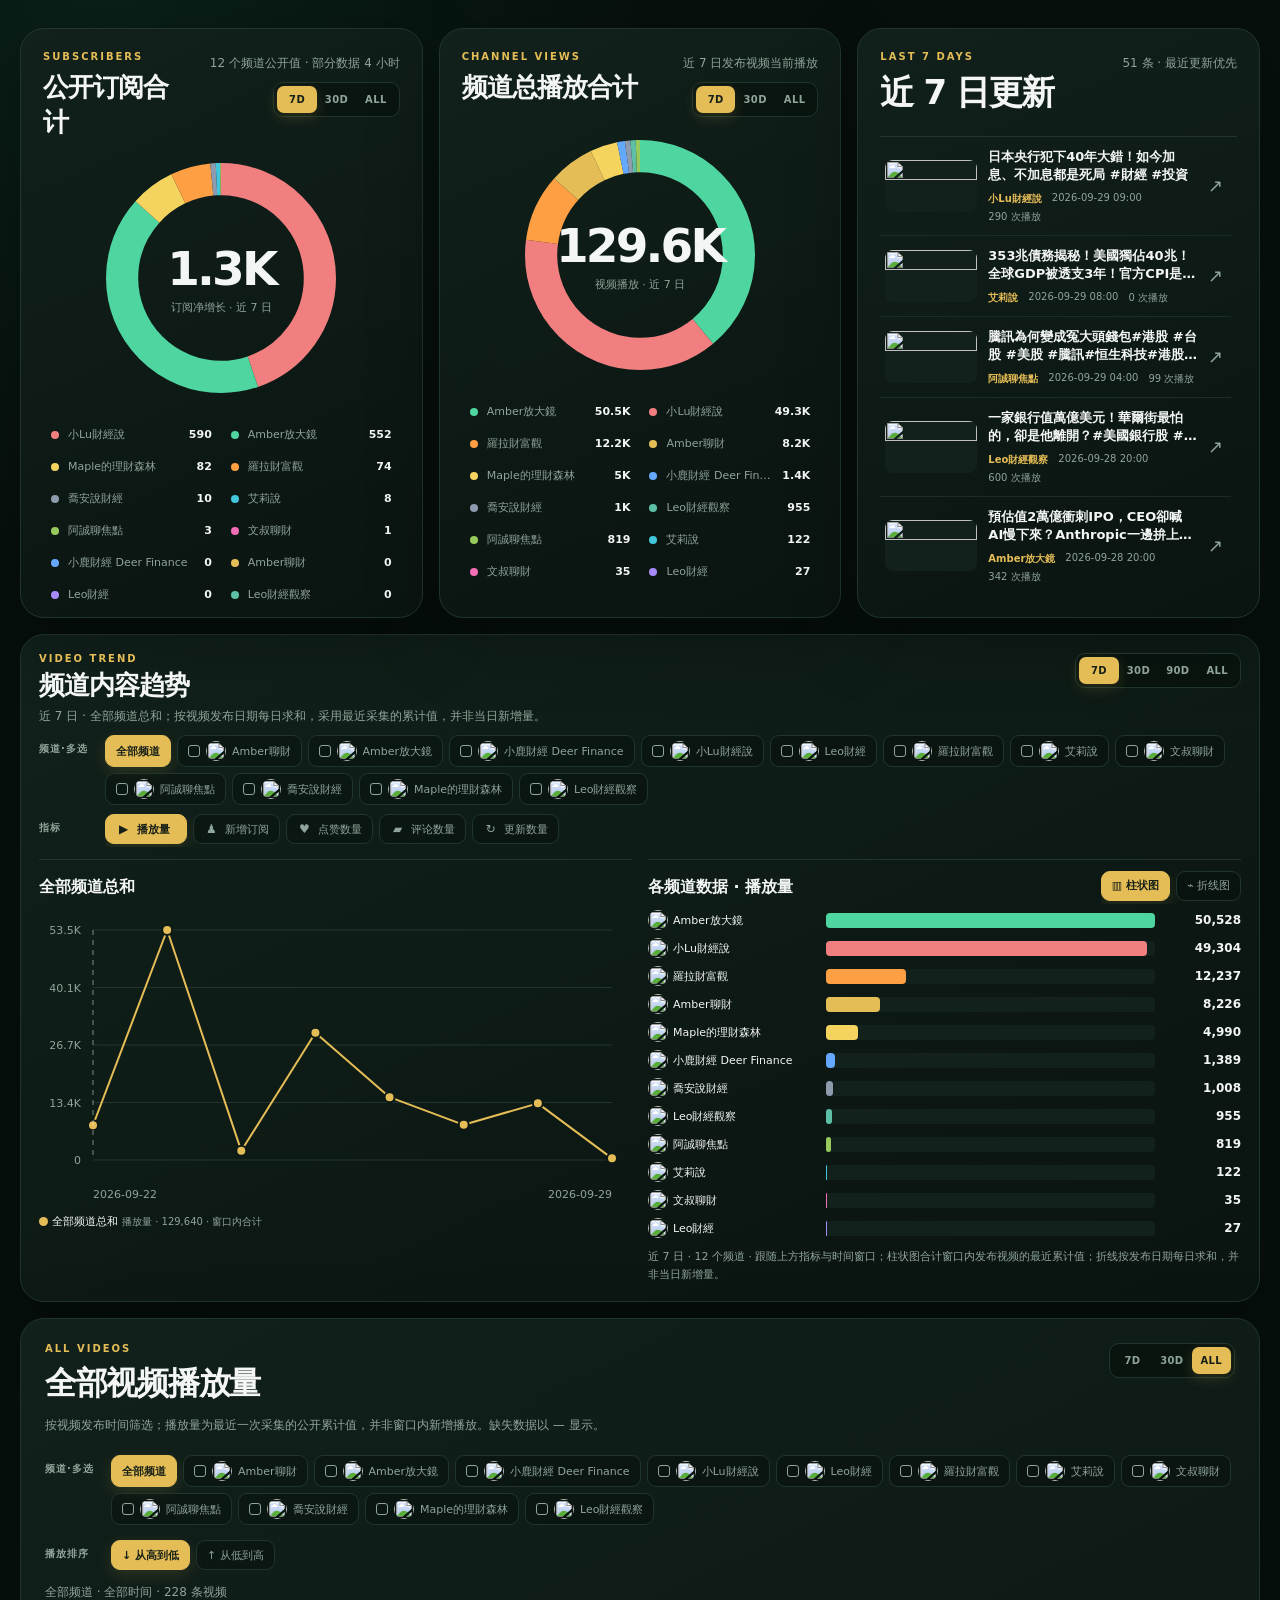
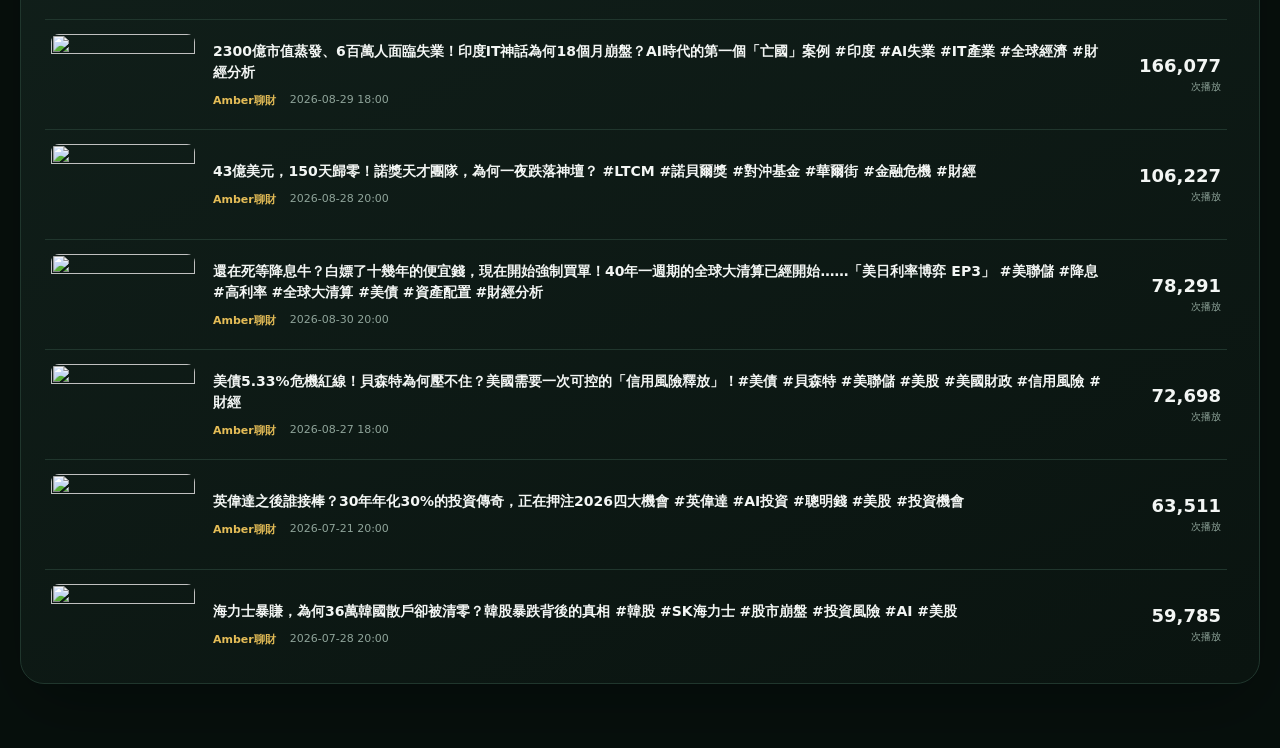
==== site/index.html @ f61c5227 "fix: show net subscriber growth using shared window baselines" ====
<!doctype html>
<html lang="zh-HK">
<head>
  <meta charset="utf-8">
  <meta name="viewport" content="width=device-width,initial-scale=1">
  <meta name="theme-color" content="#07100d">
  <meta name="description" content="财经 YouTube 频道的订阅、播放、更新数量与全部视频数据">
  <title>YouTube 频道数据</title>
  <link rel="stylesheet" href="styles.css?v=27">
</head>
<body>
  <main class="dashboard">
    <h1 class="sr-only">YouTube 频道数据</h1>

    <section class="chart-grid" aria-label="频道汇总">
      <article class="panel chart-panel">
        <header class="panel-heading">
          <div>
            <p class="eyebrow">SUBSCRIBERS</p>
            <h2>公开订阅合计</h2>
          </div>
          <div class="metric-actions">
            <span id="subscriberNote" class="note"></span>
            <div id="subscriberPeriod" class="period-switch" aria-label="公开订阅比较区间">
              <button type="button" data-period="7" aria-pressed="false" aria-disabled="true">7D</button>
              <button type="button" data-period="30" aria-pressed="false" aria-disabled="true">30D</button>
              <button type="button" data-period="all" aria-pressed="true">ALL</button>
            </div>
          </div>
        </header>
        <div id="subscriberChart" class="donut" aria-live="polite"></div>
      </article>

      <article class="panel chart-panel">
        <header class="panel-heading">
          <div>
            <p class="eyebrow">CHANNEL VIEWS</p>
            <h2>频道总播放合计</h2>
          </div>
          <div class="metric-actions">
            <span id="viewsNote" class="note">按发布时间统计</span>
            <div id="viewsPeriod" class="period-switch" aria-label="频道播放比较区间">
              <button type="button" data-period="7" aria-pressed="true">7D</button>
              <button type="button" data-period="30" aria-pressed="false">30D</button>
              <button type="button" data-period="all" aria-pressed="false">ALL</button>
            </div>
          </div>
        </header>
        <div id="viewsChart" class="donut" aria-live="polite"></div>
      </article>

      <article class="panel updates-panel" aria-labelledby="updatesTitle">
        <header class="panel-heading updates-heading">
          <div>
            <p class="eyebrow">LAST 7 DAYS</p>
            <h2 id="updatesTitle">近 7 日更新</h2>
          </div>
          <span id="updateCount" class="note"></span>
        </header>
        <ol id="updatesList" class="updates-list"></ol>
      </article>
    </section>

    <section id="trendPanel" class="panel trend-panel" aria-labelledby="trendTitle">
      <header class="trend-header">
        <div class="trend-title-row">
          <div>
            <p class="eyebrow">VIDEO TREND</p>
            <h2 id="trendTitle">频道内容趋势</h2>
            <p id="trendDescription">近 7 日全部频道趋势；新增订阅使用公开快照差值，视频指标使用最近一次采集值。</p>
          </div>
          <div id="trendPeriod" class="period-switch trend-period-switch" aria-label="频道内容趋势时间窗口">
            <button type="button" data-value="7" aria-pressed="true">7D</button>
            <button type="button" data-value="30" aria-pressed="false">30D</button>
            <button type="button" data-value="90" aria-pressed="false">90D</button>
            <button type="button" data-value="all" aria-pressed="false">ALL</button>
          </div>
        </div>
        <div class="trend-controls">
          <div class="selector-row"><span>频道·多选</span><div id="primaryChannel" class="choice-buttons" role="group" aria-label="选择趋势频道，可多选；全部频道显示总和"></div></div>
          <div class="selector-row"><span>指标</span><div id="trendMetric" class="choice-buttons compact-choices" aria-label="选择趋势指标"><button type="button" data-value="viewCount" aria-pressed="true"><i aria-hidden="true">▶</i>播放量</button><button type="button" data-value="subscriberDelta" aria-pressed="false"><i aria-hidden="true">♟</i>新增订阅</button><button type="button" data-value="likeCount" aria-pressed="false"><i aria-hidden="true">♥</i>点赞数量</button><button type="button" data-value="commentCount" aria-pressed="false"><i aria-hidden="true">▰</i>评论数量</button><button type="button" data-value="uploadCount" aria-pressed="false"><i aria-hidden="true">↻</i>更新数量</button></div></div>
          <div id="uploadTypeRow" class="selector-row" hidden><span>更新类型</span><div id="uploadType" class="choice-buttons compact-choices" role="group" aria-label="按 YouTube 分类筛选更新数量"><button type="button" data-value="all" aria-pressed="true">全部更新</button><button type="button" data-value="long" aria-pressed="false">长视频（普通视频）</button><button type="button" data-value="short" aria-pressed="false">短视频（Shorts）</button><button type="button" data-value="live" aria-pressed="false">直播/回放</button><button type="button" data-value="unknown" aria-pressed="false">待确认类型</button></div></div>
          <p id="uploadTypeNote" class="inventory-note" hidden></p>
        </div>
      </header>
      <div id="trendCharts" class="trend-charts">
        <section class="trend-figure" aria-labelledby="aggregateTitle">
          <header class="figure-heading"><h3 id="aggregateTitle">全部频道总和</h3></header>
          <div id="trendChart" class="trend-chart" aria-live="polite"></div>
          <div id="trendLegend" class="trend-legend"></div>
        </section>
        <section class="trend-figure breakdown-figure" aria-labelledby="breakdownTitle">
          <header class="figure-heading">
            <h3 id="breakdownTitle">各频道数据</h3>
            <div id="breakdownMode" class="choice-buttons breakdown-mode" role="group" aria-label="分频道图表类型">
              <button type="button" data-value="bar" aria-pressed="true">▥ 柱状图</button>
              <button type="button" data-value="line" aria-pressed="false">⌁ 折线图</button>
            </div>
          </header>
          <div id="breakdownChart" aria-live="polite"></div>
          <div id="breakdownLegend" class="trend-legend"></div>
          <p id="breakdownNote" class="inventory-note"></p>
        </section>
      </div>
    </section>
    <section class="panel inventory-panel" aria-labelledby="allVideosTitle">
      <header class="trend-title-row">
        <div><p class="eyebrow">ALL VIDEOS</p><h2 id="allVideosTitle">全部视频播放量</h2><p class="inventory-note">按视频发布时间筛选；播放量为最近一次采集的公开累计值，并非窗口内新增播放。缺失数据以 — 显示。</p></div>
        <div id="videoPeriod" class="period-switch" role="group" aria-label="视频发布时间窗口">
          <button type="button" data-value="7" aria-pressed="false">7D</button>
          <button type="button" data-value="30" aria-pressed="false">30D</button>
          <button type="button" data-value="all" aria-pressed="true">ALL</button>
        </div>
      </header>
      <div class="video-filters">
        <div class="selector-row"><span>频道·多选</span><div id="videoChannel" class="choice-buttons" role="group" aria-label="筛选视频频道，可多选；点击全部频道恢复全部"></div></div>
        <div class="selector-row"><span>播放排序</span><div id="videoSort" class="choice-buttons" role="group" aria-label="播放量排序"><button type="button" data-value="desc" aria-pressed="true">↓ 从高到低</button><button type="button" data-value="asc" aria-pressed="false">↑ 从低到高</button></div></div>
      </div>
      <p id="allVideosCount" class="inventory-note" aria-live="polite"></p>
      <ol id="allVideosList" class="all-videos-list" tabindex="0" aria-label="全部视频滚动列表"></ol>
    </section>
    <div id="loadError" class="load-error" hidden></div>
  </main>
  <script src="app.js?v=27" defer></script>
</body>
</html>
---- site/styles.css ----
:root {
  color-scheme: dark;
  --bg: #07100d;
  --surface: #0d1915;
  --surface-2: #12211c;
  --text: #f3f6f4;
  --muted: #8fa49a;
  --line: #20362d;
  --accent: #e5bd57;
  --shadow: 0 22px 70px rgba(0, 0, 0, .3);
  font-family: Inter, "PingFang HK", "Noto Sans TC", "Microsoft JhengHei", system-ui, sans-serif;
}

* { box-sizing: border-box; }
body { min-width: 320px; margin: 0; background: radial-gradient(circle at 8% 0%, rgba(22, 107, 75, .17), transparent 34rem), var(--bg); color: var(--text); }
button, a { font: inherit; }
.sr-only { position: absolute; width: 1px; height: 1px; padding: 0; margin: -1px; overflow: hidden; clip: rect(0, 0, 0, 0); white-space: nowrap; border: 0; }
.dashboard { width: min(1480px, calc(100% - 40px)); margin: 0 auto; padding: 28px 0 64px; }
.chart-grid { display: grid; grid-template-columns: repeat(3, minmax(0, 1fr)); gap: 16px; }
.panel { border: 1px solid var(--line); border-radius: 24px; background: linear-gradient(155deg, rgba(18, 33, 28, .96), rgba(10, 20, 16, .98)); box-shadow: var(--shadow); }
.chart-panel { min-width: 0; height: 590px; padding: 22px; overflow: hidden; }
.panel-heading { display: flex; align-items: flex-start; justify-content: space-between; gap: 20px; }
.panel-heading h2 { margin: 0; font-size: clamp(24px, 3vw, 34px); letter-spacing: -.04em; }
.chart-panel .panel-heading h2 { font-size: clamp(24px, 2vw, 28px); }
.eyebrow { margin: 0 0 8px; color: var(--accent); font-size: 10px; font-weight: 850; letter-spacing: .2em; }
.note { padding-top: 4px; color: var(--muted); font-size: 12px; text-align: right; }
.metric-actions { display: grid; justify-items: end; gap: 10px; flex: 0 0 auto; }
.period-switch { display: grid; grid-template-columns: repeat(3, 1fr); padding: 3px; border: 1px solid var(--line); border-radius: 10px; background: rgba(4, 11, 8, .46); }
.period-switch button { position: relative; min-width: 38px; height: 27px; padding: 0 8px; border: 0; border-radius: 7px; background: transparent; color: var(--muted); cursor: pointer; font-size: 10px; font-weight: 800; letter-spacing: .04em; }
.period-switch button:hover, .period-switch button:focus { color: var(--text); outline: none; }
.period-switch button[aria-pressed="true"] { background: var(--accent); color: #172017; box-shadow: 0 4px 14px rgba(229, 189, 87, .18); }
.period-switch button[aria-disabled="true"] { background: transparent; color: #536159; cursor: not-allowed; opacity: .58; box-shadow: none; }
.period-switch button[data-countdown]::after { position: absolute; z-index: 12; top: calc(100% + 10px); left: 50%; width: 244px; padding: 10px 12px; border: 1px solid rgba(229, 189, 87, .35); border-radius: 10px; background: rgba(4, 11, 8, .97); box-shadow: 0 12px 32px rgba(0, 0, 0, .42); color: var(--text); content: attr(data-countdown); font-size: 11px; font-weight: 600; letter-spacing: 0; line-height: 1.55; opacity: 0; pointer-events: none; text-align: left; transform: translate(-50%, -4px); transition: opacity .15s ease, transform .15s ease; white-space: normal; }
.period-switch button[data-countdown]:hover::after, .period-switch button[data-countdown]:focus-visible::after { opacity: 1; transform: translate(-50%, 0); }
.donut { display: grid; grid-template-rows: 276px auto; gap: 4px; height: auto; }
.donut-wrap { position: relative; min-width: 0; }
.donut svg { display: block; width: min(100%, 276px); margin: auto; overflow: visible; }
.donut-track { stroke: var(--surface-2); }
.donut-segment { cursor: pointer; transition: opacity .16s ease, stroke-width .16s ease; }
.donut-segment:hover, .donut-segment:focus { opacity: 1; stroke-width: 34; outline: none; }
.donut:has(.donut-segment:hover) .donut-segment:not(:hover), .donut.has-active .donut-segment:not(.is-active) { opacity: .25; }
.donut.has-active .donut-segment.is-active { opacity: 1; stroke-width: 34; }
.donut-total { position: absolute; inset: 0; display: grid; place-content: center; pointer-events: none; text-align: center; }
.donut-total strong { font-size: clamp(31px, 4vw, 47px); letter-spacing: -.06em; }
.donut-total span { margin-top: 4px; color: var(--muted); font-size: 11px; }
.tooltip { position: absolute; z-index: 5; display: grid; gap: 5px; width: 198px; padding: 13px 14px; border: 1px solid rgba(229, 189, 87, .35); border-radius: 13px; background: rgba(4, 11, 8, .96); box-shadow: 0 16px 46px rgba(0, 0, 0, .45); pointer-events: none; }
.tooltip[hidden] { display: none; }
.tooltip strong { overflow: hidden; text-overflow: ellipsis; white-space: nowrap; }
.tooltip span { color: var(--muted); font-size: 12px; font-variant-numeric: tabular-nums; }
.legend { display: grid; grid-template-columns: repeat(2, minmax(0, 1fr)); align-content: start; gap: 3px; max-height: none; overflow: visible; padding-right: 0; }
.legend-item { display: grid; grid-template-columns: 9px minmax(0, 1fr) auto; align-items: center; gap: 8px; width: 100%; padding: 7px 8px; border: 0; border-radius: 9px; background: transparent; color: var(--text); cursor: pointer; text-align: left; }
.legend-item:hover, .legend-item:focus { background: rgba(255, 255, 255, .045); outline: 1px solid var(--line); }
.legend-item i { width: 8px; height: 8px; border-radius: 50%; }
.legend-item span { overflow: hidden; color: var(--muted); font-size: 11px; text-overflow: ellipsis; white-space: nowrap; }
.legend-item b { font-size: 11px; font-variant-numeric: tabular-nums; }
.updates-panel { display: grid; grid-template-rows: auto minmax(0, 1fr); height: 590px; padding: 22px; overflow: hidden; }
.updates-heading { padding-bottom: 20px; border-bottom: 1px solid var(--line); }
.updates-list { display: grid; align-content: start; gap: 0; margin: 0; padding: 0 6px 0 0; overflow-y: auto; overscroll-behavior: contain; list-style: none; scrollbar-color: var(--line) transparent; }
.updates-list li { border-bottom: 1px solid rgba(32, 54, 45, .72); }
.updates-list li:last-child { border-bottom: 0; }
.update-link { display: grid; grid-template-columns: 92px minmax(0, 1fr) 18px; align-items: center; gap: 11px; padding: 11px 5px; color: var(--text); text-decoration: none; transition: background .16s ease, transform .16s ease; }
.update-link:hover, .update-link:focus { background: rgba(229, 189, 87, .045); outline: none; transform: translateX(3px); }
.update-link img { width: 92px; aspect-ratio: 16 / 9; border-radius: 8px; background: var(--surface-2); object-fit: cover; }
.update-body { display: grid; min-width: 0; gap: 7px; }
.update-body > strong { display: -webkit-box; overflow: hidden; font-size: 13px; line-height: 1.42; -webkit-box-orient: vertical; -webkit-line-clamp: 2; }
.update-meta { display: flex; flex-wrap: wrap; gap: 4px 10px; color: var(--muted); font-size: 10px; font-variant-numeric: tabular-nums; }
.update-meta b { color: var(--accent); }
.open-mark { color: var(--muted); font-size: 18px; }
.empty { padding: 48px 12px; color: var(--muted); text-align: center; }
.load-error { margin-top: 18px; padding: 18px; border: 1px solid #713838; border-radius: 14px; background: #2a1414; color: #ffb3b3; }
.trend-panel { margin-top: 16px; padding: 18px; }
.trend-header { display: grid; gap: 10px; }
.trend-title-row { display: flex; align-items: flex-start; justify-content: space-between; gap: 20px; }
.trend-period-switch { flex: 0 0 auto; grid-template-columns: repeat(4, 1fr); }
.trend-header h2 { margin: 0; font-size: clamp(23px, 2vw, 28px); letter-spacing: -.04em; }
.trend-header p:not(.eyebrow) { margin: 5px 0 0; color: var(--muted); font-size: 12px; }
.trend-controls { display: grid; min-width: 0; gap: 6px; }
.trend-panel .eyebrow { margin-bottom: 4px; }
.trend-charts { display: grid; grid-template-columns: minmax(0, 1fr); gap: 16px; margin-top: 12px; }
.is-all-channels .trend-charts { grid-template-columns: repeat(2, minmax(0, 1fr)); }
.trend-figure { min-width: 0; padding-top: 10px; border-top: 1px solid var(--line); }
.figure-heading { display: flex; align-items: center; justify-content: space-between; flex-wrap: wrap; gap: 6px 12px; min-height: 34px; margin-bottom: 4px; }
.figure-heading h3 { margin: 0; font-size: 16px; }
.trend-figure .trend-legend { min-height: 0; padding: 6px 0 0; gap: 6px 14px; }
.trend-figure .trend-legend span { flex-wrap: wrap; gap: 4px; font-size: 11px; }
.breakdown-figure .trend-legend { display: grid; grid-template-columns: repeat(2, minmax(0, 1fr)); gap: 4px 12px; }
.breakdown-figure .trend-legend span { min-width: 0; }
.breakdown-figure .trend-legend b { display: none; }
.breakdown-figure .trend-legend i { flex-shrink: 0; }
.trend-figure .inventory-note { margin: 8px 0 0; font-size: 11px; }
.trend-figure .upload-bars { gap: 4px; margin-top: 4px; }
.trend-figure .upload-bar-row.channel-metric-bar { grid-template-columns: minmax(110px, 170px) minmax(0, 1fr) 78px; gap: 8px; min-height: 24px; }
.trend-figure .upload-bar-channel { gap: 5px; font-size: 11px; }
.trend-figure .upload-bar-channel img { width: 20px; height: 20px; }
.trend-figure .upload-bar-track { height: 15px; }
.trend-figure .channel-metric-bar > b { font-size: 12px; }
.trend-figure .trend-empty { min-height: 300px; }
.selector-row { display: grid; grid-template-columns: 54px minmax(0, 1fr); align-items: start; min-width: 0; gap: 12px; }
#uploadTypeRow[hidden], #uploadTypeNote[hidden] { display: none; }
#uploadType { flex-wrap: wrap; overflow: visible; }
.selector-row > span { padding-top: 7px; color: var(--muted); font-size: 10px; font-weight: 800; letter-spacing: .1em; }
.choice-buttons { display: flex; width: 100%; min-width: 0; flex-wrap: nowrap; gap: 6px; overflow-x: auto; padding-bottom: 3px; scrollbar-color: var(--line) transparent; }
.choice-buttons button { display: inline-flex; align-items: center; gap: 6px; min-height: 30px; padding: 5px 10px; border: 1px solid var(--line); border-radius: 9px; background: rgba(4, 11, 8, .38); color: var(--muted); cursor: pointer; font-size: 11px; white-space: nowrap; }
.choice-buttons button:hover, .choice-buttons button:focus { border-color: rgba(229, 189, 87, .5); color: var(--text); outline: none; }
.choice-buttons button[aria-pressed="true"] { border-color: var(--accent); background: var(--accent); color: #172017; font-weight: 800; box-shadow: 0 5px 16px rgba(229, 189, 87, .14); }
.choice-buttons button:disabled { opacity: .35; cursor: not-allowed; box-shadow: none; }
.breakdown-mode { width: auto; flex: 0 0 auto; }
#breakdownLegend:empty { display: none; }
.upload-bar-row.channel-metric-bar { grid-template-columns: minmax(150px, 240px) minmax(0, 1fr) 115px; }
.aggregate-thumb { display: grid; place-items: center; width: 88px; height: 50px; color: var(--accent); font-size: 30px; }
.choice-buttons button img { width: 20px; height: 20px; border-radius: 50%; object-fit: cover; }
.compact-choices button i { display: grid; place-items: center; width: 15px; color: currentColor; font-size: 12px; font-style: normal; }
.compact-choices button { min-width: 82px; }
.trend-legend { display: flex; flex-wrap: wrap; gap: 10px 24px; min-height: 34px; padding: 18px 0 8px; }
.trend-legend span { display: flex; align-items: center; gap: 8px; font-size: 12px; }
.trend-legend i { width: 9px; height: 9px; border-radius: 50%; }
.trend-legend b { color: var(--muted); font-size: 10px; font-weight: 500; }
.trend-chart { min-height: 300px; }
.trend-canvas { position: relative; width: 100%; overflow: hidden; }
.trend-canvas svg { display: block; width: 100%; min-width: 0; height: auto; }
.trend-grid line { stroke: var(--line); stroke-width: 1; }
.trend-grid text, .axis-date { fill: var(--muted); font-size: 11px; }
.trend-grid .axis-primary { fill: #e5bd57; }
.trend-grid .axis-secondary { fill: #65a8ff; }
.trend-point { stroke: var(--surface); stroke-width: 2; transition: r .15s ease, opacity .15s ease; }
.trend-point.is-nearest { r: 9; stroke: var(--text); stroke-width: 3; }
.trend-hitbox { fill: transparent; cursor: crosshair; }
.trend-crosshair { stroke: rgba(243, 246, 244, .5); stroke-width: 1; stroke-dasharray: 5 5; pointer-events: none; }
.trend-tooltip { position: absolute; z-index: 5; display: grid; gap: 9px; width: 280px; padding: 13px 14px; border: 1px solid rgba(229, 189, 87, .35); border-radius: 13px; background: rgba(4, 11, 8, .96); box-shadow: 0 16px 46px rgba(0, 0, 0, .45); pointer-events: none; }
.trend-tooltip[hidden] { display: none; }
.trend-tooltip { overflow-y: auto; }
.trend-tooltip.is-multi-series, .trend-tooltip.is-upload-detail { pointer-events: none; overscroll-behavior: contain; }
.trend-tooltip.is-multi-series { width: min(500px, calc(100% - 24px)); max-height: calc(100% - 24px); overflow-y: auto; }
.trend-tooltip > strong { color: var(--muted); font-size: 10px; letter-spacing: .1em; }
.trend-tooltip.is-upload-detail { width: min(500px, calc(100% - 24px)); max-height: calc(100% - 24px); overflow-y: auto; }
.nearest-series { display: grid; grid-template-columns: 88px minmax(0, 1fr); align-items: center; gap: 10px; padding-top: 8px; border-top: 1px solid var(--line); }
.nearest-series > img { width: 88px; aspect-ratio: 16 / 9; border-radius: 7px; object-fit: cover; }
.nearest-series > div { display: grid; grid-template-columns: minmax(0, 1fr) auto; gap: 4px 10px; min-width: 0; }
.nearest-series span { display: flex; align-items: center; min-width: 0; gap: 7px; overflow: hidden; font-size: 11px; font-weight: 750; text-overflow: ellipsis; white-space: nowrap; }
.nearest-series span i { flex: 0 0 auto; width: 8px; height: 8px; border-radius: 50%; }
.nearest-series b { color: var(--accent); font-size: 13px; text-align: right; }
.nearest-series small { color: var(--muted); font-size: 10px; }
.nearest-series em { grid-column: 1 / -1; overflow: hidden; color: var(--muted); font-size: 10px; font-style: normal; text-overflow: ellipsis; white-space: nowrap; }
.upload-day-series { display: grid; gap: 8px; padding-top: 8px; border-top: 1px solid var(--line); }
.upload-day-header { display: grid; grid-template-columns: minmax(0, 1fr) auto; gap: 3px 10px; }
.upload-day-header > span { display: flex; align-items: center; min-width: 0; gap: 7px; overflow: hidden; font-size: 11px; font-weight: 750; text-overflow: ellipsis; white-space: nowrap; }
.upload-day-header > span i { flex: 0 0 auto; width: 8px; height: 8px; border-radius: 50%; }
.upload-day-header b { color: var(--accent); font-size: 13px; }
.upload-day-header small { grid-column: 1 / -1; color: var(--muted); font-size: 10px; }
.upload-video-list { display: grid; grid-template-columns: repeat(2, minmax(0, 1fr)); gap: 7px; }
.upload-video-item { display: grid; grid-template-columns: 72px minmax(0, 1fr); align-items: center; gap: 8px; min-width: 0; padding: 6px; border: 1px solid rgba(255, 255, 255, .07); border-radius: 8px; background: rgba(255, 255, 255, .025); color: var(--text); text-decoration: none; }
.upload-video-item > img { width: 72px; aspect-ratio: 16 / 9; border-radius: 6px; object-fit: cover; }
.upload-video-copy { display: grid; min-width: 0; gap: 5px; }
.upload-video-copy > strong { display: -webkit-box; overflow: hidden; font-size: 10px; font-weight: 700; line-height: 1.35; -webkit-box-orient: vertical; -webkit-line-clamp: 2; }
.upload-video-stats { display: flex; flex-wrap: wrap; gap: 3px 8px; color: var(--muted); font-size: 9px; }
.upload-zero { padding: 7px 9px; border-radius: 7px; background: rgba(255, 255, 255, .025); color: var(--muted); font-size: 10px; }
.trend-empty { display: grid; place-items: center; min-height: 360px; color: var(--muted); }
.inventory-panel { margin-top: 16px; padding: 24px; }
.inventory-panel h2 { margin: 0; font-size: clamp(25px, 3vw, 32px); letter-spacing: -.04em; }
.inventory-note { margin: 10px 0 0; color: var(--muted); font-size: 12px; line-height: 1.6; }
.upload-bars { display: grid; gap: 9px; margin-top: 22px; }
.upload-bar-row { display: grid; grid-template-columns: minmax(150px, 240px) minmax(0, 1fr) 64px; gap: 16px; align-items: center; min-height: 36px; }
.upload-bar-channel { display: flex; align-items: center; gap: 10px; color: var(--text); text-decoration: none; font-size: 13px; }
.upload-bar-channel img { width: 26px; height: 26px; border-radius: 50%; }
.upload-bar-channel span { overflow-wrap: anywhere; }
.upload-bar-track { height: 22px; border-radius: 4px; background: var(--surface-2); }
.upload-bar-track.signed-bar { position: relative; }
.signed-bar::before { content: ""; position: absolute; left: var(--zero-position); top: -3px; bottom: -3px; border-left: 1px solid var(--muted); z-index: 1; }
.upload-bar-track > span { display: block; height: 100%; border-radius: inherit; background: var(--accent); }
.upload-bar-row > b { text-align: right; font-size: 14px; font-variant-numeric: tabular-nums; }
.upload-bar-row small { font-weight: 400; color: var(--muted); font-size: 11px; }
.video-filters { display: grid; gap: 12px; margin-top: 20px; min-width: 0; }
.video-filters .choice-buttons { flex-wrap: wrap; overflow: visible; }
#videoChannel button:not([data-value=""])::before { content: ""; width: 10px; height: 10px; flex-shrink: 0; border: 1px solid currentColor; border-radius: 3px; }
#videoChannel button:not([data-value=""])[aria-pressed="true"]::before { content: "✓"; display: grid; place-items: center; font-size: 10px; line-height: 1; }
#primaryChannel { flex-wrap: wrap; overflow: visible; }
#primaryChannel button:not([data-value="all"])::before { content: ""; width: 10px; height: 10px; flex-shrink: 0; border: 1px solid currentColor; border-radius: 3px; }
#primaryChannel button:not([data-value="all"])[aria-pressed="true"]::before { content: "✓"; display: grid; place-items: center; font-size: 10px; line-height: 1; }
#videoPeriod { flex: 0 0 auto; }
.all-videos-list { margin: 16px 0 0; padding: 0 8px 0 0; max-height: 640px; overflow-y: auto; overscroll-behavior: contain; list-style: none; scrollbar-color: var(--line) transparent; }
.all-videos-list li { border-top: 1px solid var(--line); }
.all-video-link { display: grid; grid-template-columns: 144px minmax(0, 1fr) 100px; gap: 18px; align-items: center; padding: 14px 6px; color: var(--text); text-decoration: none; }
.all-video-link:hover, .all-video-link:focus-visible { background: rgba(229, 189, 87, .05); }
.all-video-link > img { width: 100%; aspect-ratio: 16 / 9; border-radius: 8px; object-fit: cover; }
.all-video-copy { display: grid; gap: 10px; min-width: 0; }
.all-video-copy > strong { font-size: 14px; line-height: 1.5; overflow-wrap: anywhere; }
.all-video-copy > span { display: flex; flex-wrap: wrap; gap: 6px 14px; font-size: 11px; color: var(--muted); }
.all-video-copy b { color: var(--accent); }
.all-video-views { display: grid; gap: 4px; text-align: right; font-variant-numeric: tabular-nums; }
.all-video-views > b { font-size: 18px; }
.all-video-views > small { color: var(--muted); font-size: 10px; }

@media (max-width: 1120px) {
  .chart-grid { grid-template-columns: repeat(2, minmax(0, 1fr)); }
  .updates-panel { grid-column: 1 / -1; }
  .trend-controls { width: 100%; }
}

@media (max-width: 620px) {
  .upload-bar-row.channel-metric-bar { grid-template-columns: minmax(90px, 125px) minmax(0, 1fr) 80px; }
  .channel-metric-bar > b { font-size: 12px; }
  .dashboard { width: min(100% - 24px, 1180px); padding-top: 14px; }
  .chart-grid { grid-template-columns: 1fr; }
  .chart-panel { height: auto; min-height: 560px; padding: 18px; overflow: visible; border-radius: 18px; }
  .updates-panel { height: 500px; padding: 18px; border-radius: 18px; }
  .updates-panel { grid-column: auto; }
  .panel-heading { flex-direction: column; gap: 6px; }
  .note { padding: 0; text-align: left; }
  .metric-actions { width: 100%; grid-template-columns: 1fr auto; align-items: center; justify-items: start; }
  .period-switch button[data-countdown]::after { right: 0; left: auto; transform: translate(0, -4px); }
  .period-switch button[data-countdown]:hover::after, .period-switch button[data-countdown]:focus-visible::after { transform: translate(0, 0); }
  .donut { gap: 2px; }
  .legend { grid-template-columns: repeat(2, minmax(0, 1fr)); }
  .update-link { grid-template-columns: 112px minmax(0, 1fr); gap: 12px; padding: 12px 0; }
  .update-link img { width: 112px; }
  .update-body > strong { font-size: 14px; }
  .update-meta span:last-child { display: none; }
  .open-mark { display: none; }
  .trend-panel { padding: 18px; }
  .trend-title-row { flex-direction: column; gap: 12px; }
  .selector-row { grid-template-columns: 1fr; gap: 4px; }
  .selector-row > span { padding-top: 0; }
  .trend-chart { overflow-x: auto; }
  .trend-tooltip.is-upload-detail { width: calc(100% - 16px); }
  .upload-video-list { grid-template-columns: 1fr; }
  .inventory-panel { padding: 18px; }
  .upload-bar-row { grid-template-columns: minmax(100px, 125px) minmax(0, 1fr) 43px; gap: 8px; }
  .upload-bar-channel { gap: 6px; font-size: 11px; }
  .upload-bar-channel img { width: 20px; height: 20px; }
  .video-filters { width: 100%; }
  .all-video-link { grid-template-columns: 84px minmax(0, 1fr); gap: 10px; }
  .all-video-copy > strong { font-size: 12px; }
  .all-video-copy > span { font-size: 10px; }
  .all-video-views { grid-column: 2; display: flex; align-items: baseline; text-align: left; }
  .all-video-views > b { font-size: 15px; }
}

@media (max-width: 900px) {
  .is-all-channels .trend-charts { grid-template-columns: minmax(0, 1fr); }
}

@media (max-width: 410px) {
  .legend { grid-template-columns: 1fr; }
  .update-link { grid-template-columns: 96px minmax(0, 1fr); }
  .update-link img { width: 96px; }
}
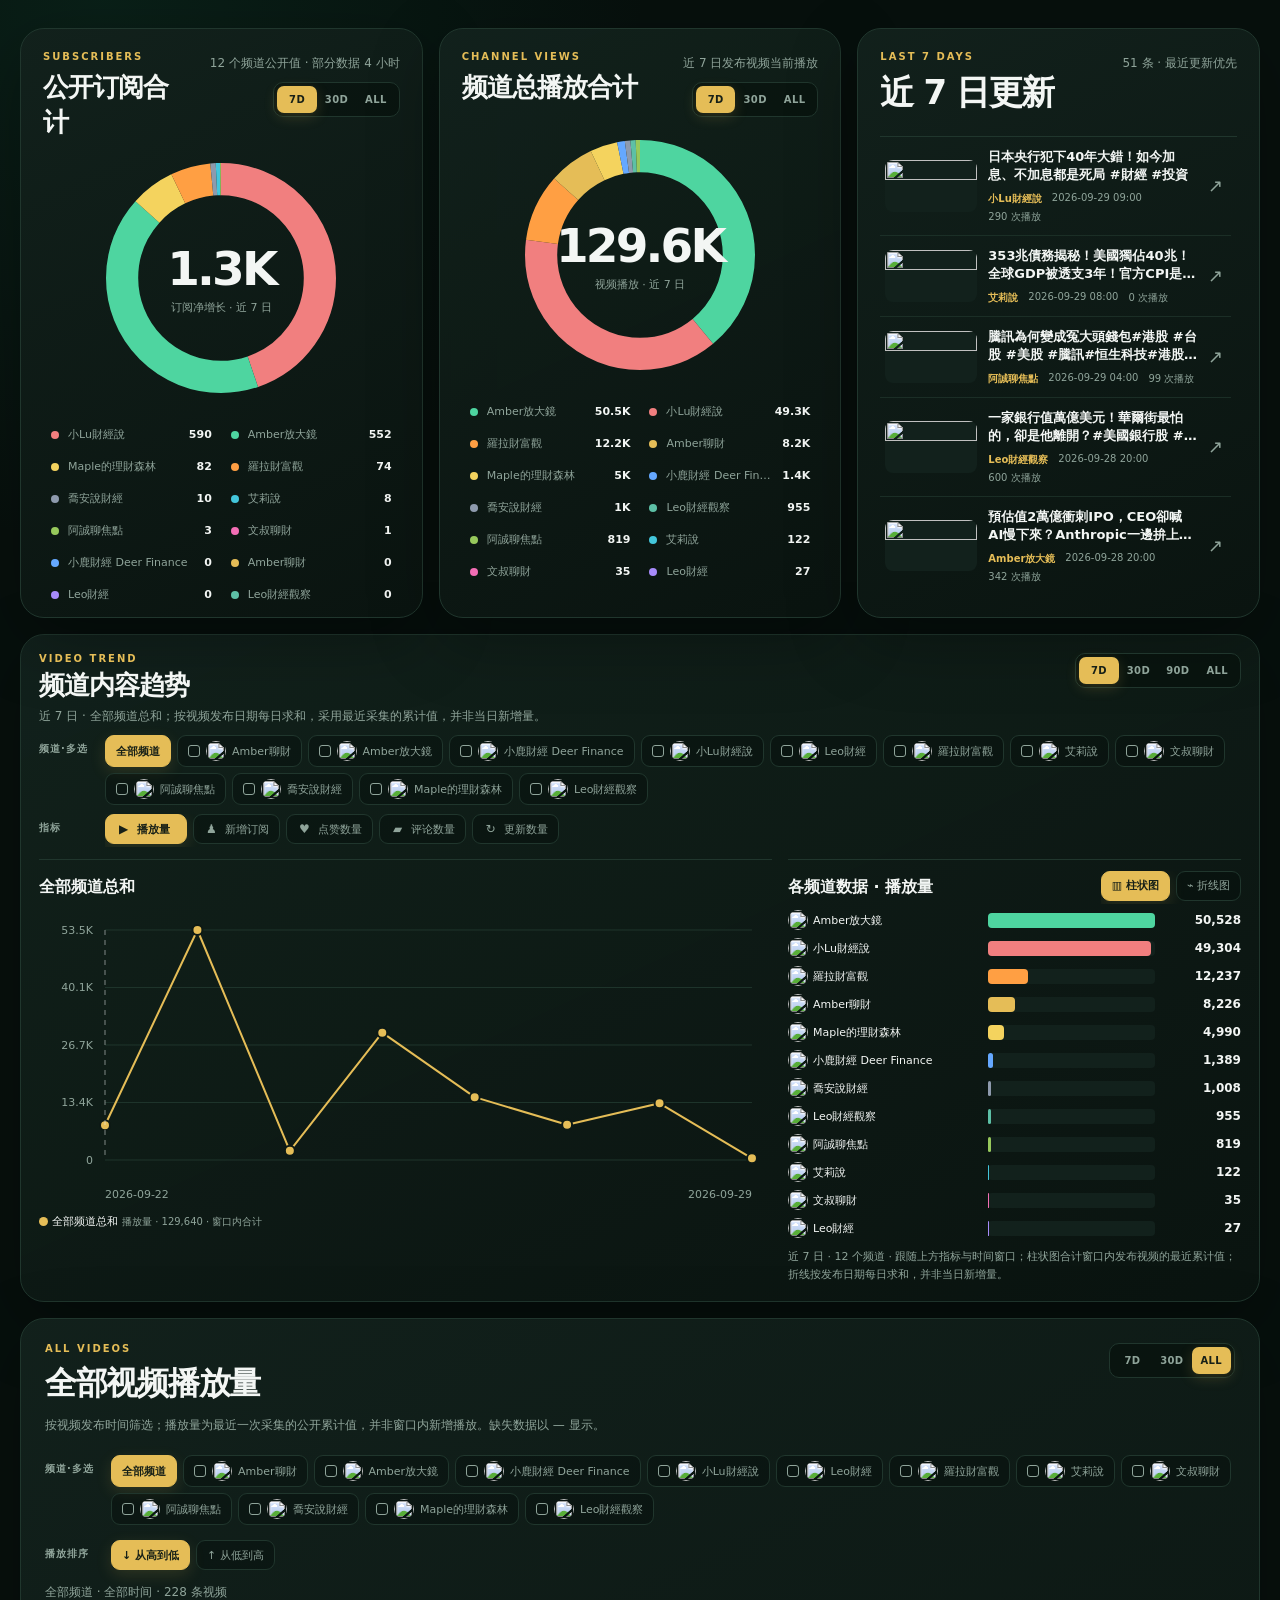
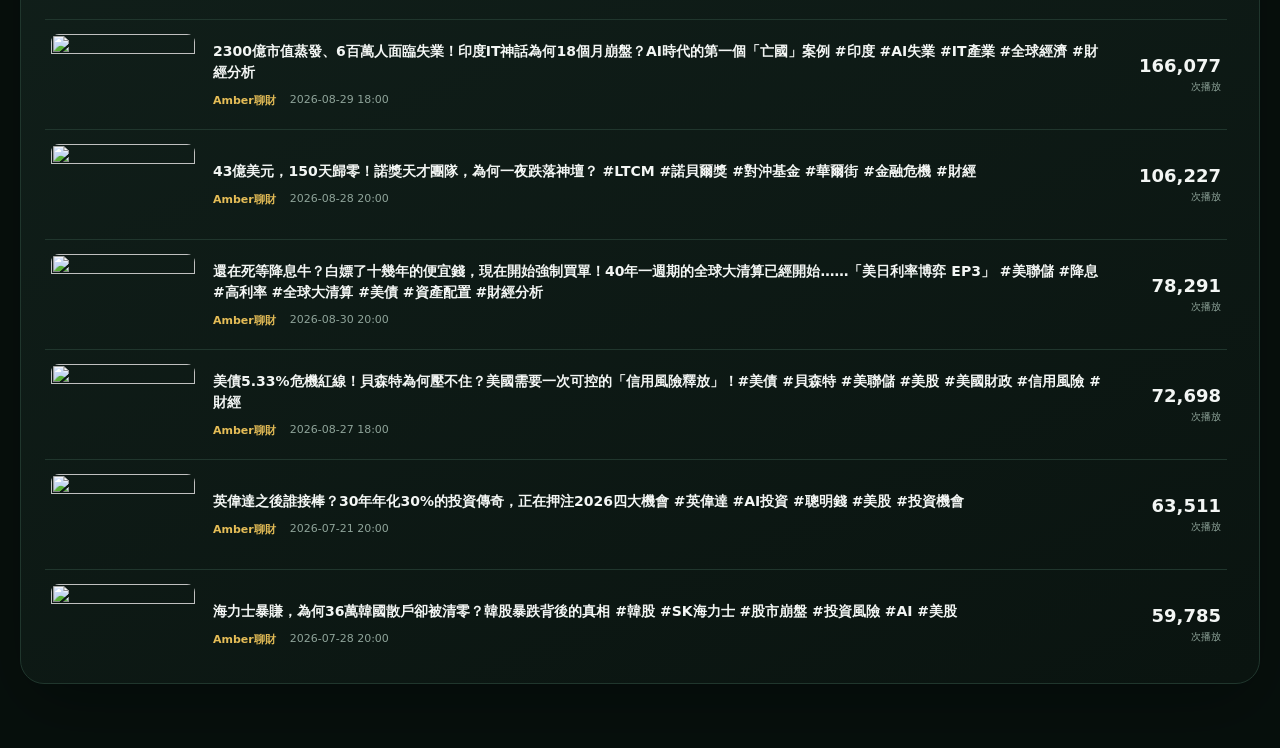
==== commit 5539f7af: "ui: golden-ratio trend layout for every channel selection (v29)" ====
--- a/site/index.html
+++ b/site/index.html
@@ -6,7 +6,7 @@
   <meta name="theme-color" content="#07100d">
   <meta name="description" content="财经 YouTube 频道的订阅、播放、更新数量与全部视频数据">
   <title>YouTube 频道数据</title>
-  <link rel="stylesheet" href="styles.css?v=27">
+  <link rel="stylesheet" href="styles.css?v=29">
 </head>
 <body>
   <main class="dashboard">
@@ -79,8 +79,6 @@
         <div class="trend-controls">
           <div class="selector-row"><span>频道·多选</span><div id="primaryChannel" class="choice-buttons" role="group" aria-label="选择趋势频道，可多选；全部频道显示总和"></div></div>
           <div class="selector-row"><span>指标</span><div id="trendMetric" class="choice-buttons compact-choices" aria-label="选择趋势指标"><button type="button" data-value="viewCount" aria-pressed="true"><i aria-hidden="true">▶</i>播放量</button><button type="button" data-value="subscriberDelta" aria-pressed="false"><i aria-hidden="true">♟</i>新增订阅</button><button type="button" data-value="likeCount" aria-pressed="false"><i aria-hidden="true">♥</i>点赞数量</button><button type="button" data-value="commentCount" aria-pressed="false"><i aria-hidden="true">▰</i>评论数量</button><button type="button" data-value="uploadCount" aria-pressed="false"><i aria-hidden="true">↻</i>更新数量</button></div></div>
-          <div id="uploadTypeRow" class="selector-row" hidden><span>更新类型</span><div id="uploadType" class="choice-buttons compact-choices" role="group" aria-label="按 YouTube 分类筛选更新数量"><button type="button" data-value="all" aria-pressed="true">全部更新</button><button type="button" data-value="long" aria-pressed="false">长视频（普通视频）</button><button type="button" data-value="short" aria-pressed="false">短视频（Shorts）</button><button type="button" data-value="live" aria-pressed="false">直播/回放</button><button type="button" data-value="unknown" aria-pressed="false">待确认类型</button></div></div>
-          <p id="uploadTypeNote" class="inventory-note" hidden></p>
         </div>
       </header>
       <div id="trendCharts" class="trend-charts">
@@ -121,6 +119,6 @@
     </section>
     <div id="loadError" class="load-error" hidden></div>
   </main>
-  <script src="app.js?v=27" defer></script>
+  <script src="app.js?v=29" defer></script>
 </body>
 </html>
--- a/site/styles.css
+++ b/site/styles.css
@@ -76,8 +76,7 @@
 .trend-header p:not(.eyebrow) { margin: 5px 0 0; color: var(--muted); font-size: 12px; }
 .trend-controls { display: grid; min-width: 0; gap: 6px; }
 .trend-panel .eyebrow { margin-bottom: 4px; }
-.trend-charts { display: grid; grid-template-columns: minmax(0, 1fr); gap: 16px; margin-top: 12px; }
-.is-all-channels .trend-charts { grid-template-columns: repeat(2, minmax(0, 1fr)); }
+.trend-charts { display: grid; grid-template-columns: minmax(0, 1.618fr) minmax(0, 1fr); gap: 16px; margin-top: 12px; }
 .trend-figure { min-width: 0; padding-top: 10px; border-top: 1px solid var(--line); }
 .figure-heading { display: flex; align-items: center; justify-content: space-between; flex-wrap: wrap; gap: 6px 12px; min-height: 34px; margin-bottom: 4px; }
 .figure-heading h3 { margin: 0; font-size: 16px; }
@@ -89,15 +88,13 @@
 .breakdown-figure .trend-legend i { flex-shrink: 0; }
 .trend-figure .inventory-note { margin: 8px 0 0; font-size: 11px; }
 .trend-figure .upload-bars { gap: 4px; margin-top: 4px; }
-.trend-figure .upload-bar-row.channel-metric-bar { grid-template-columns: minmax(110px, 170px) minmax(0, 1fr) 78px; gap: 8px; min-height: 24px; }
-.trend-figure .upload-bar-channel { gap: 5px; font-size: 11px; }
-.trend-figure .upload-bar-channel img { width: 20px; height: 20px; }
+.trend-figure .upload-bar-row.channel-metric-bar { grid-template-columns: minmax(0, 1.15fr) minmax(40px, 1fr) 78px; gap: 8px; min-height: 24px; }
+.trend-figure .upload-bar-channel { min-width: 0; gap: 5px; font-size: 11px; }
+.trend-figure .upload-bar-channel img { width: 20px; height: 20px; flex-shrink: 0; }
 .trend-figure .upload-bar-track { height: 15px; }
 .trend-figure .channel-metric-bar > b { font-size: 12px; }
 .trend-figure .trend-empty { min-height: 300px; }
 .selector-row { display: grid; grid-template-columns: 54px minmax(0, 1fr); align-items: start; min-width: 0; gap: 12px; }
-#uploadTypeRow[hidden], #uploadTypeNote[hidden] { display: none; }
-#uploadType { flex-wrap: wrap; overflow: visible; }
 .selector-row > span { padding-top: 7px; color: var(--muted); font-size: 10px; font-weight: 800; letter-spacing: .1em; }
 .choice-buttons { display: flex; width: 100%; min-width: 0; flex-wrap: nowrap; gap: 6px; overflow-x: auto; padding-bottom: 3px; scrollbar-color: var(--line) transparent; }
 .choice-buttons button { display: inline-flex; align-items: center; gap: 6px; min-height: 30px; padding: 5px 10px; border: 1px solid var(--line); border-radius: 9px; background: rgba(4, 11, 8, .38); color: var(--muted); cursor: pointer; font-size: 11px; white-space: nowrap; }
@@ -167,6 +164,16 @@
 .upload-bar-track.signed-bar { position: relative; }
 .signed-bar::before { content: ""; position: absolute; left: var(--zero-position); top: -3px; bottom: -3px; border-left: 1px solid var(--muted); z-index: 1; }
 .upload-bar-track > span { display: block; height: 100%; border-radius: inherit; background: var(--accent); }
+.upload-bar-track.upload-stack { display: flex; overflow: visible; }
+.upload-stack > .upload-stack-segment { flex-shrink: 0; border-radius: 0; }
+.upload-stack > .upload-stack-segment:first-child { border-radius: 4px 0 0 4px; }
+.upload-stack > .upload-stack-segment:last-child { border-radius: 0 4px 4px 0; }
+.upload-stack > .upload-stack-segment:only-child { border-radius: 4px; }
+.upload-stack-segment:focus-visible { outline: 2px solid var(--text); outline-offset: 2px; z-index: 1; }
+.trend-figure .is-upload-stacked .channel-metric-bar { grid-template-columns: minmax(0, 1.15fr) minmax(40px, 1fr) 96px; min-height: 31px; }
+.upload-stack-values { display: grid; gap: 1px; text-align: right; font-variant-numeric: tabular-nums; }
+.upload-stack-values > b { font-size: 12px; }
+.upload-stack-values > small { color: var(--muted); font-size: 10px; }
 .upload-bar-row > b { text-align: right; font-size: 14px; font-variant-numeric: tabular-nums; }
 .upload-bar-row small { font-weight: 400; color: var(--muted); font-size: 11px; }
 .video-filters { display: grid; gap: 12px; margin-top: 20px; min-width: 0; }
@@ -236,7 +243,7 @@
 }
 
 @media (max-width: 900px) {
-  .is-all-channels .trend-charts { grid-template-columns: minmax(0, 1fr); }
+  .trend-charts { grid-template-columns: minmax(0, 1fr); }
 }
 
 @media (max-width: 410px) {
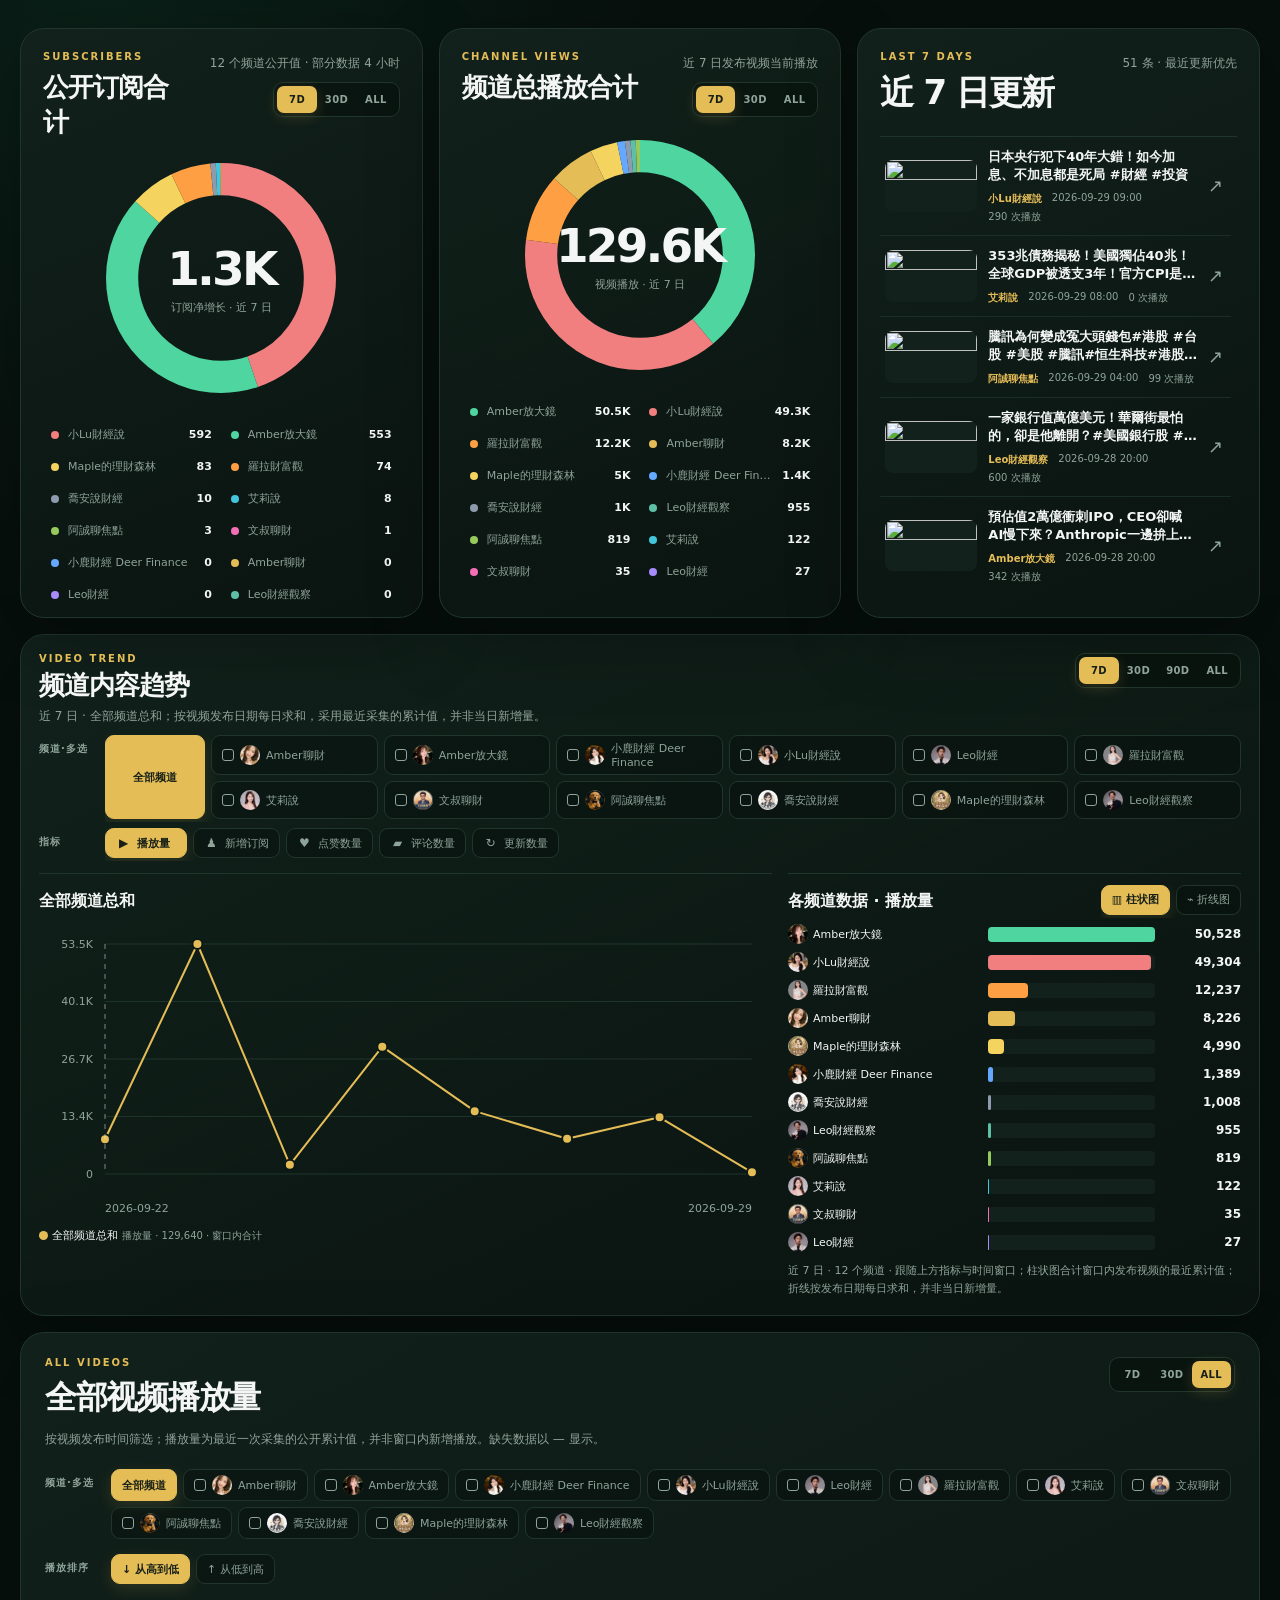
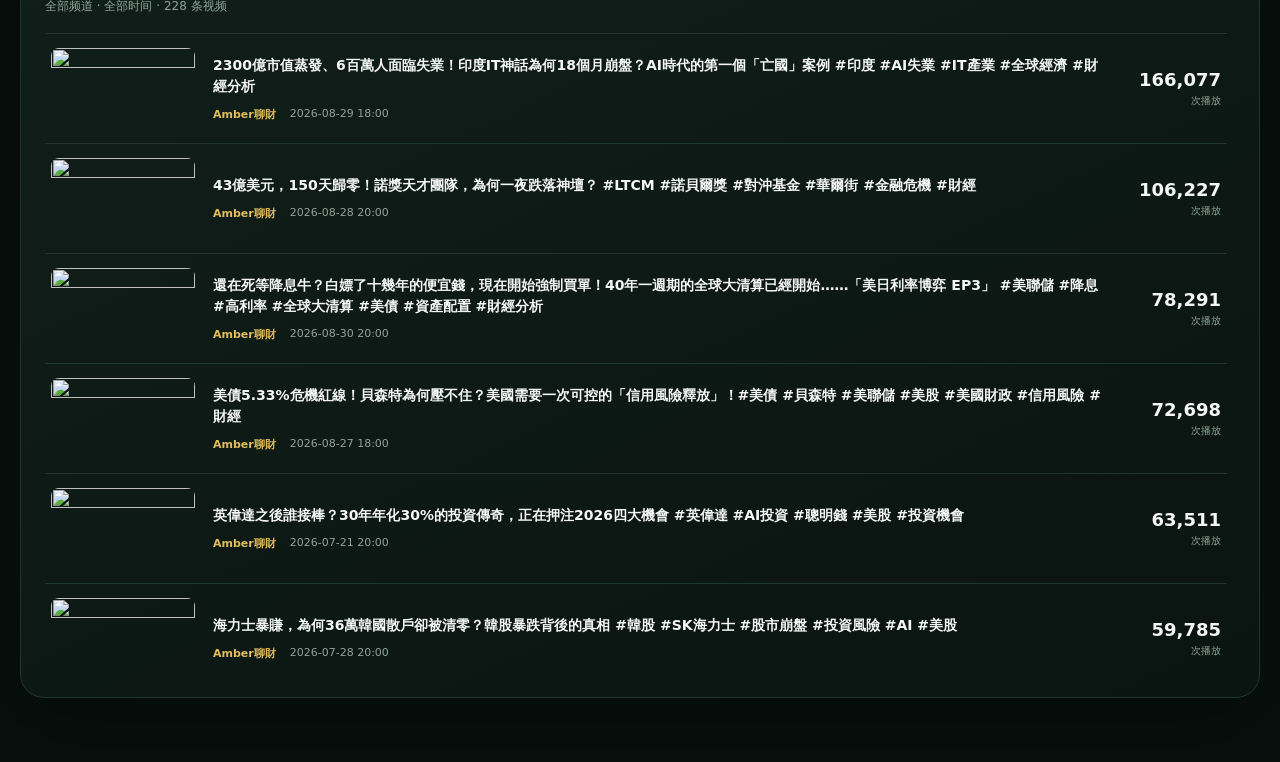
==== commit a18119eb: "ui: balanced channel rows and self-contained avatar cache (v30)" ====
--- a/site/index.html
+++ b/site/index.html
@@ -6,7 +6,7 @@
   <meta name="theme-color" content="#07100d">
   <meta name="description" content="财经 YouTube 频道的订阅、播放、更新数量与全部视频数据">
   <title>YouTube 频道数据</title>
-  <link rel="stylesheet" href="styles.css?v=29">
+  <link rel="stylesheet" href="styles.css?v=30">
 </head>
 <body>
   <main class="dashboard">
@@ -119,6 +119,6 @@
     </section>
     <div id="loadError" class="load-error" hidden></div>
   </main>
-  <script src="app.js?v=29" defer></script>
+  <script src="app.js?v=30" defer></script>
 </body>
 </html>
--- a/site/styles.css
+++ b/site/styles.css
@@ -180,7 +180,11 @@
 .video-filters .choice-buttons { flex-wrap: wrap; overflow: visible; }
 #videoChannel button:not([data-value=""])::before { content: ""; width: 10px; height: 10px; flex-shrink: 0; border: 1px solid currentColor; border-radius: 3px; }
 #videoChannel button:not([data-value=""])[aria-pressed="true"]::before { content: "✓"; display: grid; place-items: center; font-size: 10px; line-height: 1; }
-#primaryChannel { flex-wrap: wrap; overflow: visible; }
+#primaryChannel { display: grid; grid-template-columns: 100px repeat(6, minmax(120px, 1fr)); grid-template-rows: repeat(2, minmax(38px, auto)); gap: 6px; overflow-x: auto; }
+#primaryChannel button { min-width: 0; white-space: normal; text-align: left; }
+#primaryChannel button[data-value="all"] { grid-row: 1 / span 2; justify-content: center; }
+#primaryChannel button img { flex-shrink: 0; }
+#primaryChannel button span { overflow-wrap: anywhere; }
 #primaryChannel button:not([data-value="all"])::before { content: ""; width: 10px; height: 10px; flex-shrink: 0; border: 1px solid currentColor; border-radius: 3px; }
 #primaryChannel button:not([data-value="all"])[aria-pressed="true"]::before { content: "✓"; display: grid; place-items: center; font-size: 10px; line-height: 1; }
 #videoPeriod { flex: 0 0 auto; }
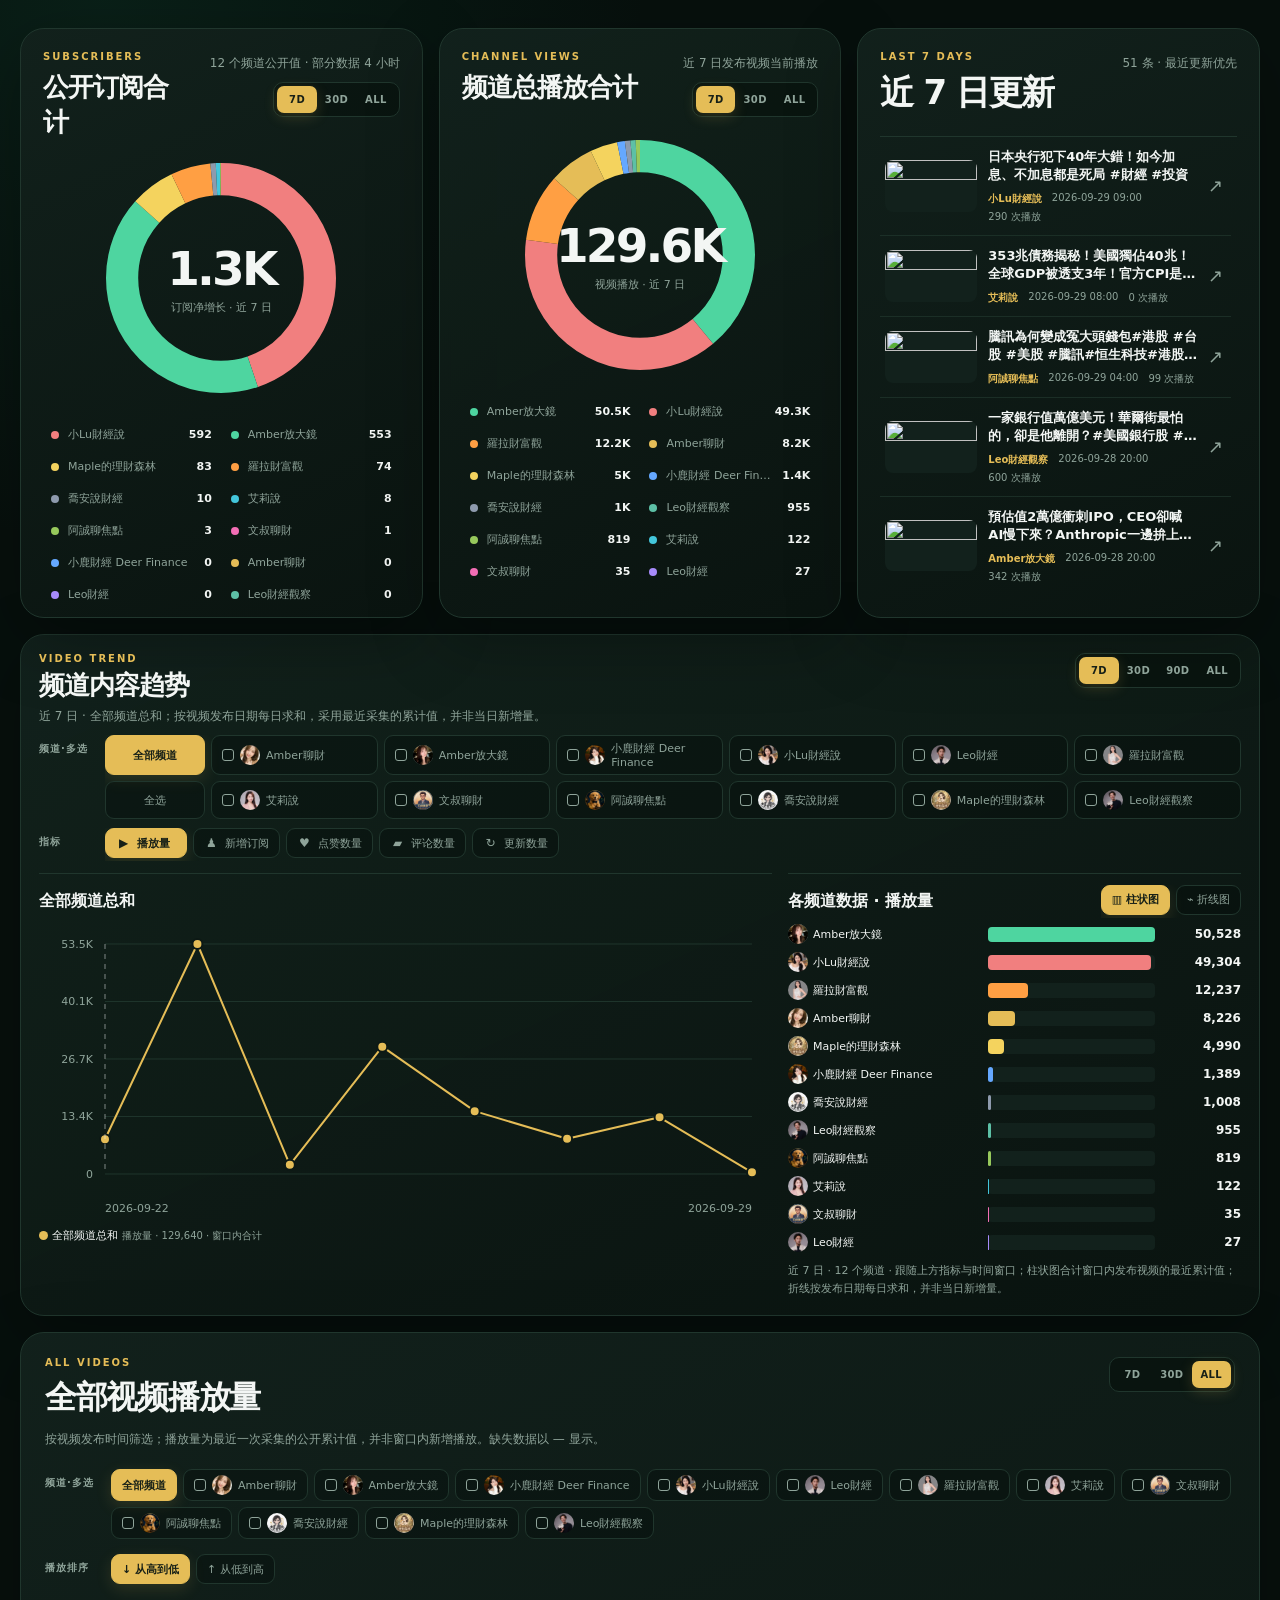
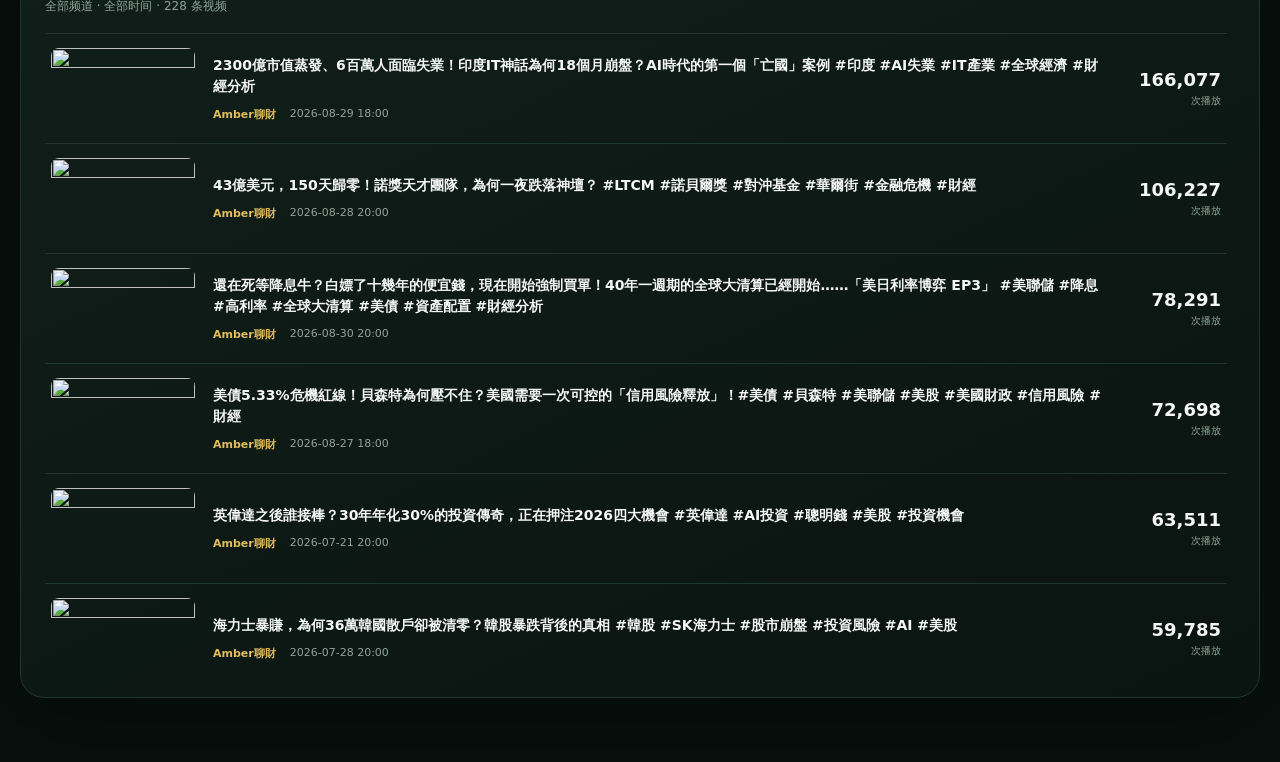
==== commit fa4a6521: "feat: distinguish select-all channels from aggregate trend mode" ====
--- a/site/index.html
+++ b/site/index.html
@@ -6,7 +6,7 @@
   <meta name="theme-color" content="#07100d">
   <meta name="description" content="财经 YouTube 频道的订阅、播放、更新数量与全部视频数据">
   <title>YouTube 频道数据</title>
-  <link rel="stylesheet" href="styles.css?v=30">
+  <link rel="stylesheet" href="styles.css?v=32">
 </head>
 <body>
   <main class="dashboard">
@@ -119,6 +119,6 @@
     </section>
     <div id="loadError" class="load-error" hidden></div>
   </main>
-  <script src="app.js?v=30" defer></script>
+  <script src="app.js?v=32" defer></script>
 </body>
 </html>
--- a/site/styles.css
+++ b/site/styles.css
@@ -182,11 +182,12 @@
 #videoChannel button:not([data-value=""])[aria-pressed="true"]::before { content: "✓"; display: grid; place-items: center; font-size: 10px; line-height: 1; }
 #primaryChannel { display: grid; grid-template-columns: 100px repeat(6, minmax(120px, 1fr)); grid-template-rows: repeat(2, minmax(38px, auto)); gap: 6px; overflow-x: auto; }
 #primaryChannel button { min-width: 0; white-space: normal; text-align: left; }
-#primaryChannel button[data-value="all"] { grid-row: 1 / span 2; justify-content: center; }
+#primaryChannel button[data-value="all"] { grid-column: 1; grid-row: 1; justify-content: center; }
+#primaryChannel button[data-action="select-all"] { grid-column: 1; grid-row: 2; justify-content: center; }
 #primaryChannel button img { flex-shrink: 0; }
 #primaryChannel button span { overflow-wrap: anywhere; }
-#primaryChannel button:not([data-value="all"])::before { content: ""; width: 10px; height: 10px; flex-shrink: 0; border: 1px solid currentColor; border-radius: 3px; }
-#primaryChannel button:not([data-value="all"])[aria-pressed="true"]::before { content: "✓"; display: grid; place-items: center; font-size: 10px; line-height: 1; }
+#primaryChannel button[data-value]:not([data-value="all"])::before { content: ""; width: 10px; height: 10px; flex-shrink: 0; border: 1px solid currentColor; border-radius: 3px; }
+#primaryChannel button[data-value]:not([data-value="all"])[aria-pressed="true"]::before { content: "✓"; display: grid; place-items: center; font-size: 10px; line-height: 1; }
 #videoPeriod { flex: 0 0 auto; }
 .all-videos-list { margin: 16px 0 0; padding: 0 8px 0 0; max-height: 640px; overflow-y: auto; overscroll-behavior: contain; list-style: none; scrollbar-color: var(--line) transparent; }
 .all-videos-list li { border-top: 1px solid var(--line); }
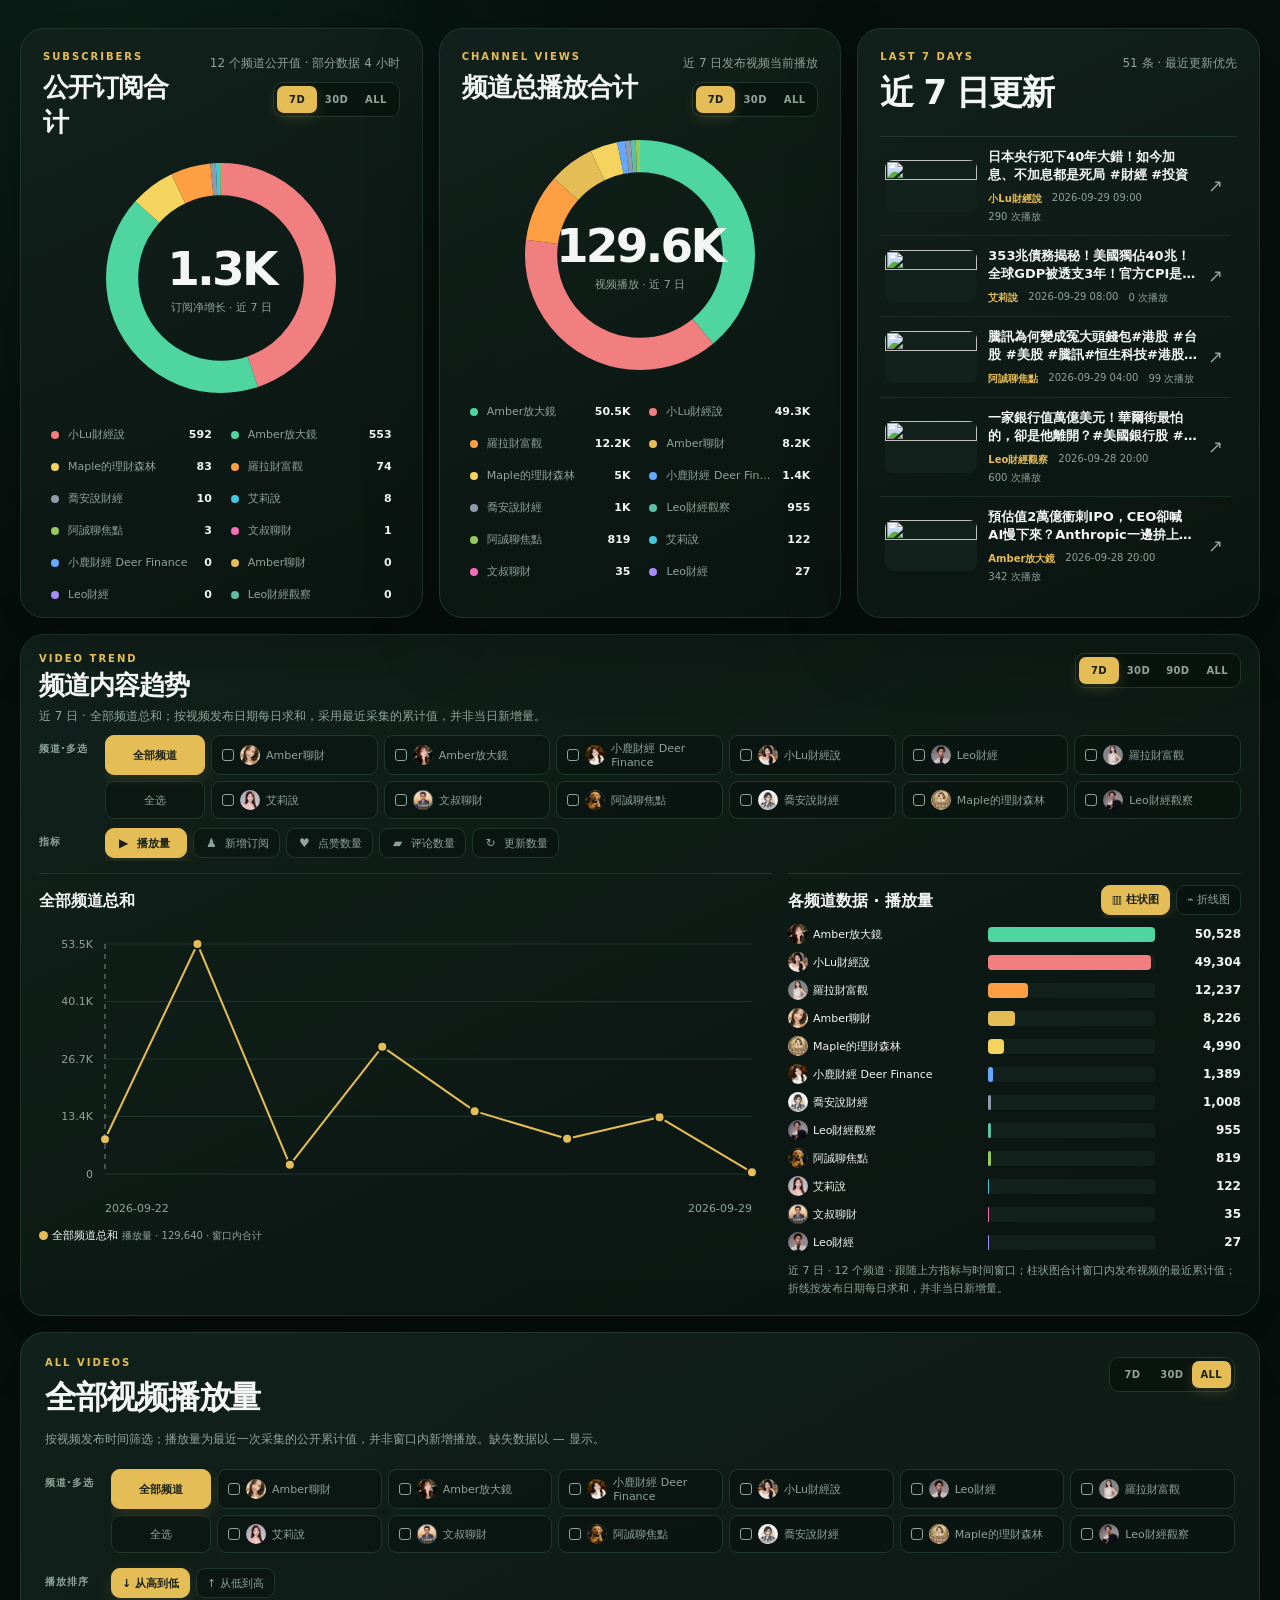
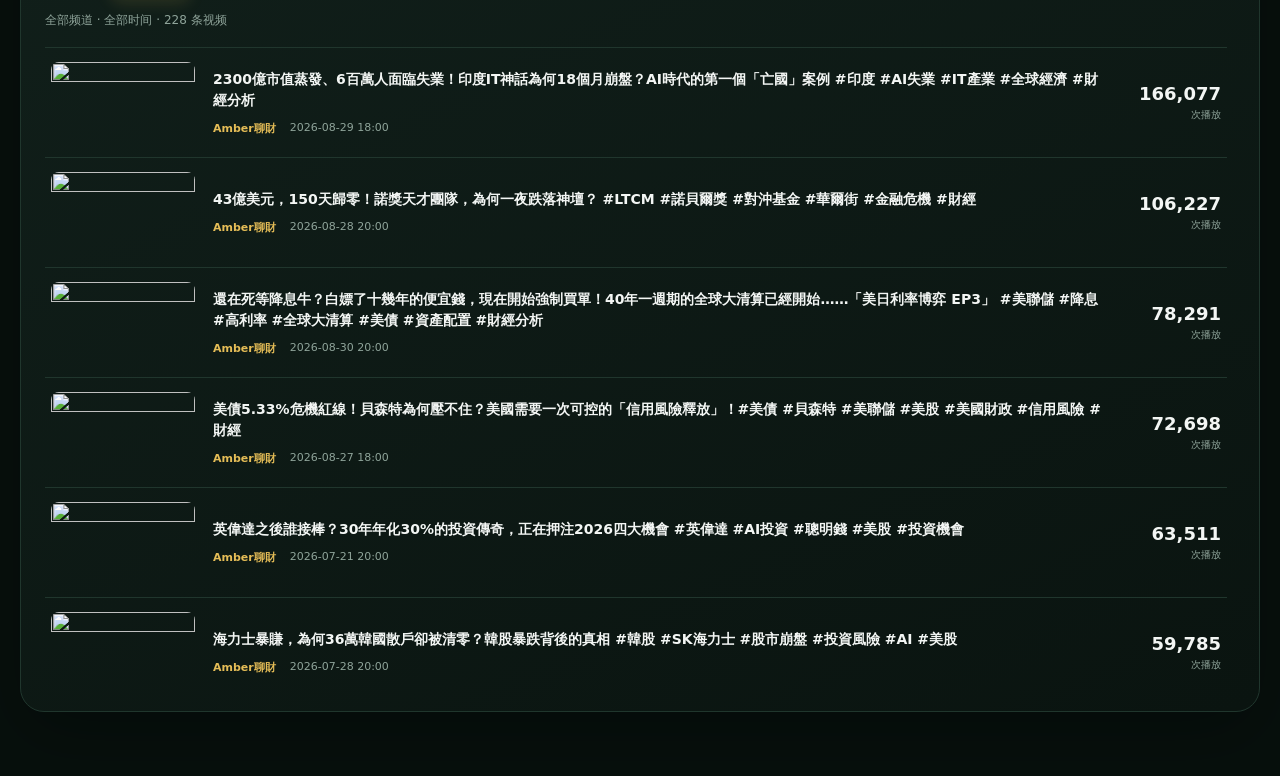
==== commit 3ace8940: "feat: two-row video channel filter with explicit select-all" ====
--- a/site/index.html
+++ b/site/index.html
@@ -6,7 +6,7 @@
   <meta name="theme-color" content="#07100d">
   <meta name="description" content="财经 YouTube 频道的订阅、播放、更新数量与全部视频数据">
   <title>YouTube 频道数据</title>
-  <link rel="stylesheet" href="styles.css?v=32">
+  <link rel="stylesheet" href="styles.css?v=33">
 </head>
 <body>
   <main class="dashboard">
@@ -119,6 +119,6 @@
     </section>
     <div id="loadError" class="load-error" hidden></div>
   </main>
-  <script src="app.js?v=32" defer></script>
+  <script src="app.js?v=33" defer></script>
 </body>
 </html>
--- a/site/styles.css
+++ b/site/styles.css
@@ -178,8 +178,14 @@
 .upload-bar-row small { font-weight: 400; color: var(--muted); font-size: 11px; }
 .video-filters { display: grid; gap: 12px; margin-top: 20px; min-width: 0; }
 .video-filters .choice-buttons { flex-wrap: wrap; overflow: visible; }
-#videoChannel button:not([data-value=""])::before { content: ""; width: 10px; height: 10px; flex-shrink: 0; border: 1px solid currentColor; border-radius: 3px; }
-#videoChannel button:not([data-value=""])[aria-pressed="true"]::before { content: "✓"; display: grid; place-items: center; font-size: 10px; line-height: 1; }
+#videoChannel { display: grid; grid-template-columns: 100px repeat(6, minmax(120px, 1fr)); grid-template-rows: repeat(2, minmax(38px, auto)); gap: 6px; overflow-x: auto; }
+#videoChannel button { min-width: 0; white-space: normal; text-align: left; }
+#videoChannel button[data-value=""] { grid-column: 1; grid-row: 1; justify-content: center; }
+#videoChannel button[data-action="select-all"] { grid-column: 1; grid-row: 2; justify-content: center; }
+#videoChannel button img { flex-shrink: 0; }
+#videoChannel button span { overflow-wrap: anywhere; }
+#videoChannel button[data-value]:not([data-value=""])::before { content: ""; width: 10px; height: 10px; flex-shrink: 0; border: 1px solid currentColor; border-radius: 3px; }
+#videoChannel button[data-value]:not([data-value=""])[aria-pressed="true"]::before { content: "✓"; display: grid; place-items: center; font-size: 10px; line-height: 1; }
 #primaryChannel { display: grid; grid-template-columns: 100px repeat(6, minmax(120px, 1fr)); grid-template-rows: repeat(2, minmax(38px, auto)); gap: 6px; overflow-x: auto; }
 #primaryChannel button { min-width: 0; white-space: normal; text-align: left; }
 #primaryChannel button[data-value="all"] { grid-column: 1; grid-row: 1; justify-content: center; }
